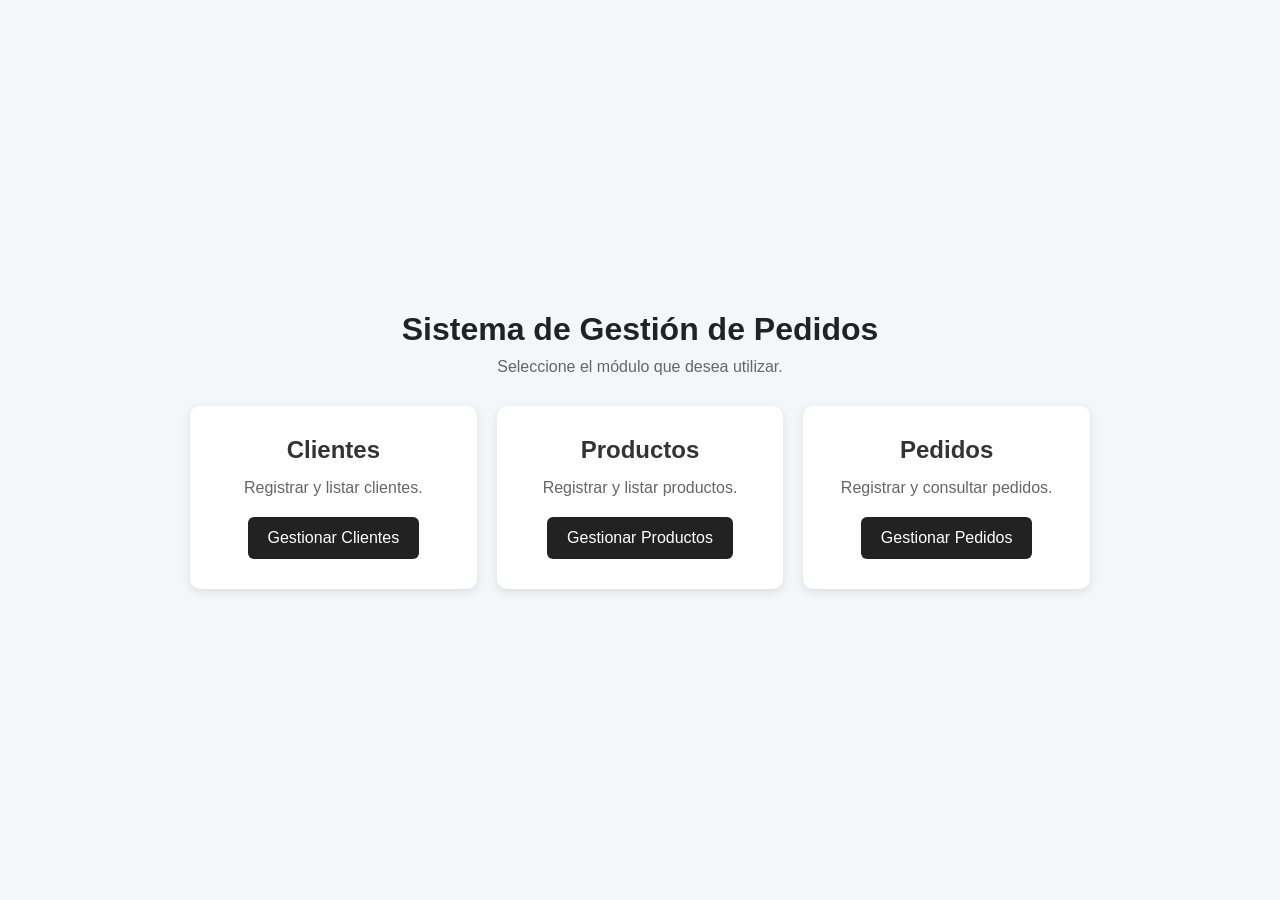
==== src/index.html @ 74cd99ed "feat: agregar pagina principal de navegacion" ====
<!DOCTYPE html>
<html lang="es">
<head>
    <meta charset="UTF-8">
    <meta name="viewport" content="width=device-width, initial-scale=1.0">
    <title>Sistema de Gestión de Pedidos</title>

    <style>
        * {
            box-sizing: border-box;
            margin: 0;
            padding: 0;
        }

        body {
            font-family: Arial, sans-serif;
            background: #f4f6f8;
            min-height: 100vh;
            display: flex;
            justify-content: center;
            align-items: center;
        }

        .contenedor {
            width: 90%;
            max-width: 900px;
            text-align: center;
        }

        h1 {
            margin-bottom: 10px;
            color: #222;
        }

        .descripcion {
            margin-bottom: 30px;
            color: #666;
        }

        .modulos {
            display: grid;
            grid-template-columns: repeat(auto-fit, minmax(220px, 1fr));
            gap: 20px;
        }

        .modulo {
            background: white;
            padding: 30px 20px;
            border-radius: 10px;
            box-shadow: 0 3px 10px rgba(0, 0, 0, 0.1);
        }

        .modulo h2 {
            margin-bottom: 15px;
            color: #333;
        }

        .modulo p {
            color: #666;
            margin-bottom: 20px;
        }

        .boton {
            display: inline-block;
            padding: 12px 20px;
            background: #222;
            color: white;
            text-decoration: none;
            border-radius: 6px;
        }

        .boton:hover {
            background: #444;
        }
    </style>
</head>

<body>

    <div class="contenedor">

        <h1>Sistema de Gestión de Pedidos</h1>

        <p class="descripcion">
            Seleccione el módulo que desea utilizar.
        </p>

        <div class="modulos">

            <div class="modulo">
                <h2>Clientes</h2>
                <p>Registrar y listar clientes.</p>
                <a class="boton" href="clientes/clientes.html">
                    Gestionar Clientes
                </a>
            </div>

            <div class="modulo">
                <h2>Productos</h2>
                <p>Registrar y listar productos.</p>
                <a class="boton" href="productos/productos.html">
                    Gestionar Productos
                </a>
            </div>

            <div class="modulo">
                <h2>Pedidos</h2>
                <p>Registrar y consultar pedidos.</p>
                <a class="boton" href="pedidos/pedidos.html">
                    Gestionar Pedidos
                </a>
            </div>

        </div>

    </div>

</body>
</html>
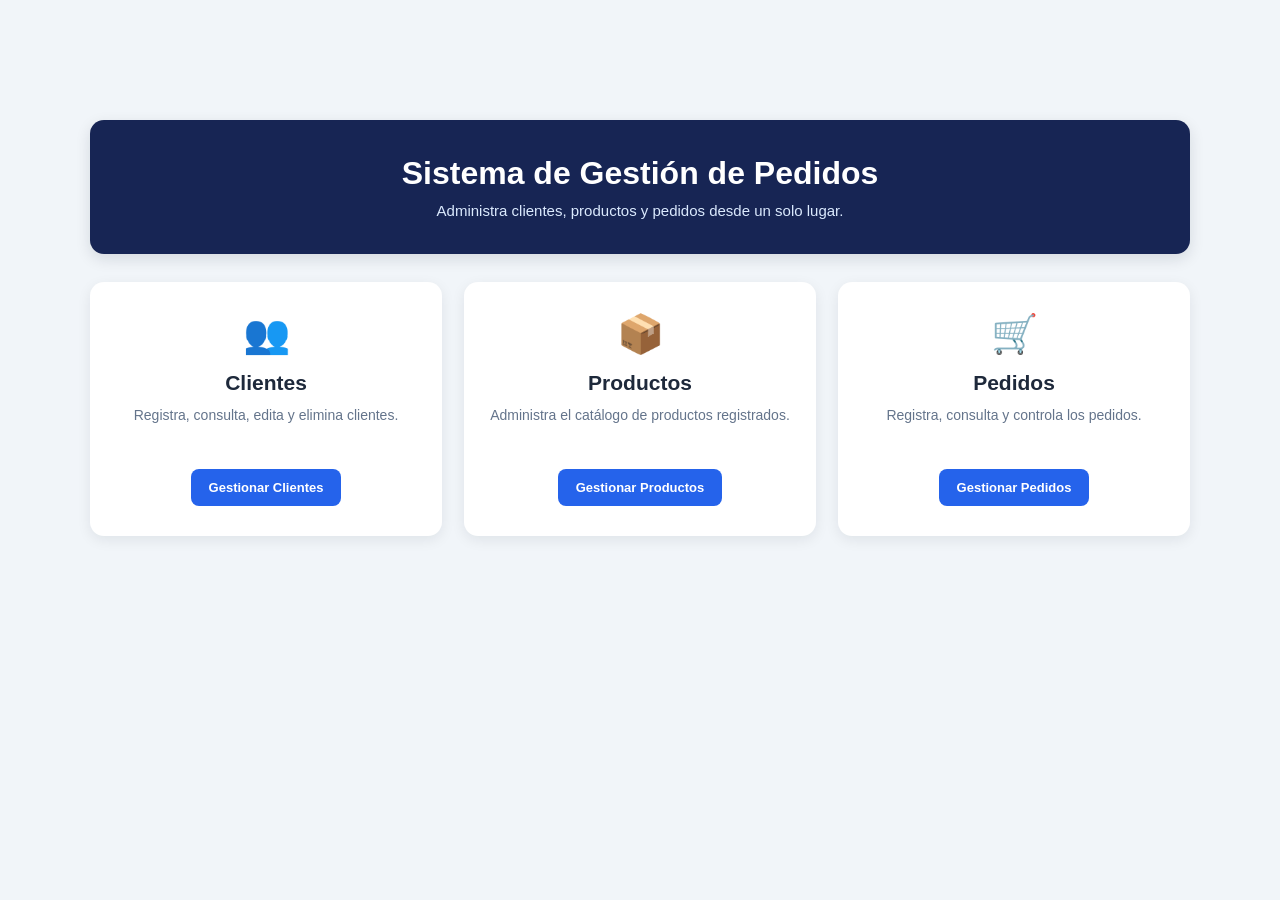
==== commit eb9f85ef: "style: mejorar interfaz de la pagina principal" ====
--- a/src/index.html
+++ b/src/index.html
@@ -1,119 +1,85 @@
 <!DOCTYPE html>
 <html lang="es">
+
 <head>
     <meta charset="UTF-8">
     <meta name="viewport" content="width=device-width, initial-scale=1.0">
+
     <title>Sistema de Gestión de Pedidos</title>
 
-    <style>
-        * {
-            box-sizing: border-box;
-            margin: 0;
-            padding: 0;
-        }
-
-        body {
-            font-family: Arial, sans-serif;
-            background: #f4f6f8;
-            min-height: 100vh;
-            display: flex;
-            justify-content: center;
-            align-items: center;
-        }
-
-        .contenedor {
-            width: 90%;
-            max-width: 900px;
-            text-align: center;
-        }
-
-        h1 {
-            margin-bottom: 10px;
-            color: #222;
-        }
-
-        .descripcion {
-            margin-bottom: 30px;
-            color: #666;
-        }
-
-        .modulos {
-            display: grid;
-            grid-template-columns: repeat(auto-fit, minmax(220px, 1fr));
-            gap: 20px;
-        }
-
-        .modulo {
-            background: white;
-            padding: 30px 20px;
-            border-radius: 10px;
-            box-shadow: 0 3px 10px rgba(0, 0, 0, 0.1);
-        }
-
-        .modulo h2 {
-            margin-bottom: 15px;
-            color: #333;
-        }
-
-        .modulo p {
-            color: #666;
-            margin-bottom: 20px;
-        }
-
-        .boton {
-            display: inline-block;
-            padding: 12px 20px;
-            background: #222;
-            color: white;
-            text-decoration: none;
-            border-radius: 6px;
-        }
-
-        .boton:hover {
-            background: #444;
-        }
-    </style>
+    <link rel="stylesheet" href="index.css">
 </head>
 
 <body>
 
     <div class="contenedor">
 
-        <h1>Sistema de Gestión de Pedidos</h1>
+        <header class="encabezado">
 
-        <p class="descripcion">
-            Seleccione el módulo que desea utilizar.
-        </p>
+            <h1>Sistema de Gestión de Pedidos</h1>
 
-        <div class="modulos">
+            <p>
+                Administra clientes, productos y pedidos desde un solo lugar.
+            </p>
+
+        </header>
+
+        <section class="modulos">
 
             <div class="modulo">
+
+                <div class="icono">👥</div>
+
                 <h2>Clientes</h2>
-                <p>Registrar y listar clientes.</p>
+
+                <p>
+                    Registra, consulta, edita y elimina clientes.
+                </p>
+
                 <a class="boton" href="clientes/clientes.html">
                     Gestionar Clientes
                 </a>
+
             </div>
 
+
             <div class="modulo">
+
+                <div class="icono">📦</div>
+
                 <h2>Productos</h2>
-                <p>Registrar y listar productos.</p>
+
+                <p>
+                    Administra el catálogo de productos registrados.
+                </p>
+
                 <a class="boton" href="productos/productos.html">
                     Gestionar Productos
                 </a>
+
             </div>
 
+
             <div class="modulo">
+
+                <div class="icono">🛒</div>
+
                 <h2>Pedidos</h2>
-                <p>Registrar y consultar pedidos.</p>
+
+                <p>
+                    Registra, consulta y controla los pedidos.
+                </p>
+
                 <a class="boton" href="pedidos/pedidos.html">
                     Gestionar Pedidos
                 </a>
+
             </div>
 
-        </div>
+        </section>
 
     </div>
 
 </body>
+
 </html>
--- a/src/index.css
+++ b/src/index.css
@@ -0,0 +1,135 @@
+* {
+    box-sizing: border-box;
+    margin: 0;
+    padding: 0;
+}
+
+body {
+    font-family: Arial, Helvetica, sans-serif;
+    background: #f1f5f9;
+    color: #1e293b;
+    min-height: 100vh;
+    padding: 40px 20px;
+}
+
+.contenedor {
+    width: 100%;
+    max-width: 1100px;
+    margin: 80px auto 0;
+}
+
+/* ENCABEZADO */
+
+.encabezado {
+    background: #172554;
+    color: white;
+    padding: 35px;
+    border-radius: 14px;
+    text-align: center;
+    margin-bottom: 28px;
+    box-shadow: 0 5px 15px rgba(15, 23, 42, 0.12);
+}
+
+.encabezado h1 {
+    font-size: 32px;
+    margin-bottom: 10px;
+}
+
+.encabezado p {
+    color: #dbeafe;
+    font-size: 15px;
+}
+
+/* MODULOS */
+
+.modulos {
+    display: grid;
+    grid-template-columns: repeat(3, 1fr);
+    gap: 22px;
+}
+
+.modulo {
+    background: white;
+    padding: 30px 24px;
+    border-radius: 14px;
+    text-align: center;
+    box-shadow: 0 4px 14px rgba(15, 23, 42, 0.08);
+    transition: 0.2s;
+}
+
+.modulo:hover {
+    transform: translateY(-4px);
+    box-shadow: 0 8px 20px rgba(15, 23, 42, 0.12);
+}
+
+/* ICONOS */
+
+.icono {
+    font-size: 38px;
+    margin-bottom: 15px;
+}
+
+.modulo h2 {
+    font-size: 21px;
+    margin-bottom: 10px;
+    color: #1e293b;
+}
+
+.modulo p {
+    color: #64748b;
+    font-size: 14px;
+    line-height: 1.5;
+    min-height: 42px;
+    margin-bottom: 22px;
+}
+
+/* BOTONES */
+
+.boton {
+    display: inline-block;
+    padding: 11px 18px;
+    background: #2563eb;
+    color: white;
+    text-decoration: none;
+    border-radius: 8px;
+    font-size: 13px;
+    font-weight: bold;
+    transition: 0.2s;
+}
+
+.boton:hover {
+    background: #1d4ed8;
+    transform: translateY(-1px);
+}
+
+/* RESPONSIVE */
+
+@media (max-width: 800px) {
+
+    .modulos {
+        grid-template-columns: 1fr;
+    }
+
+    .contenedor {
+        margin-top: 30px;
+    }
+}
+
+@media (max-width: 600px) {
+
+    body {
+        padding: 20px 12px;
+    }
+
+    .encabezado {
+        padding: 25px 20px;
+    }
+
+    .encabezado h1 {
+        font-size: 25px;
+    }
+
+    .modulo {
+        padding: 25px 20px;
+    }
+}
